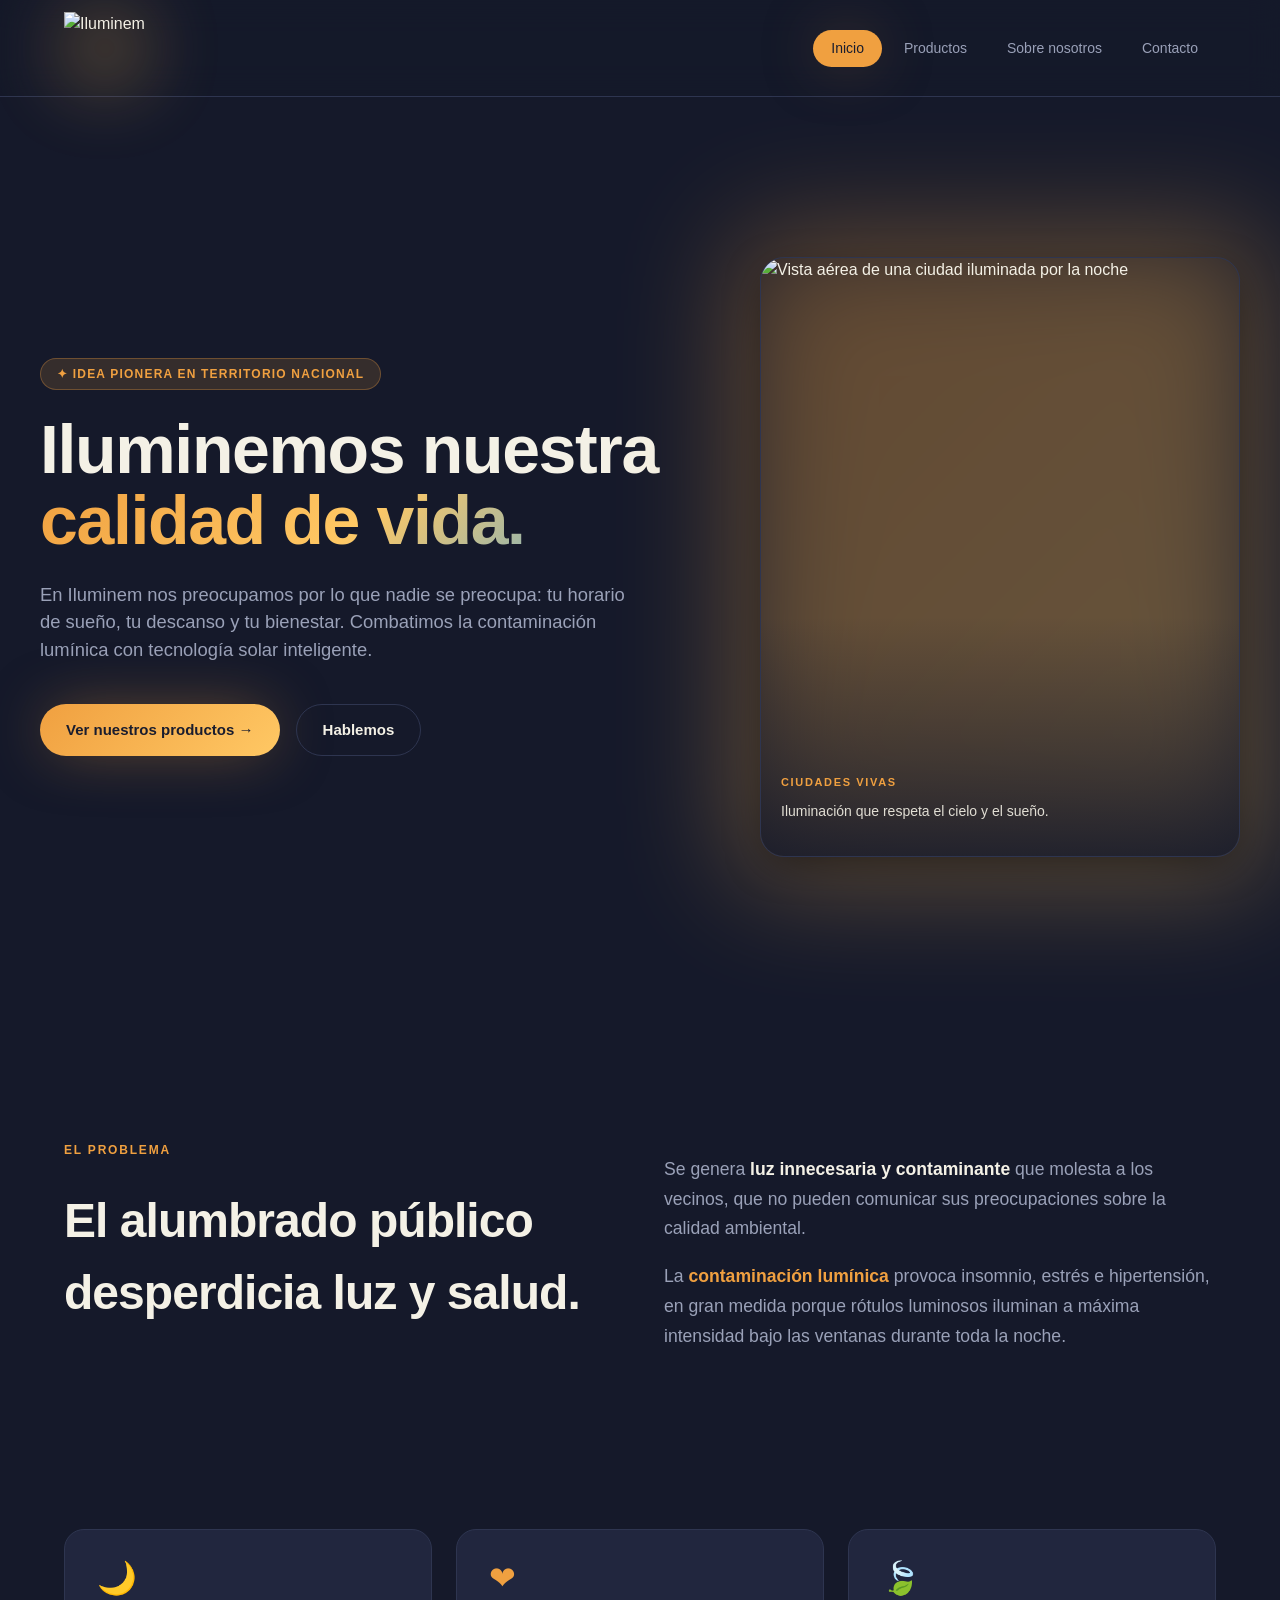
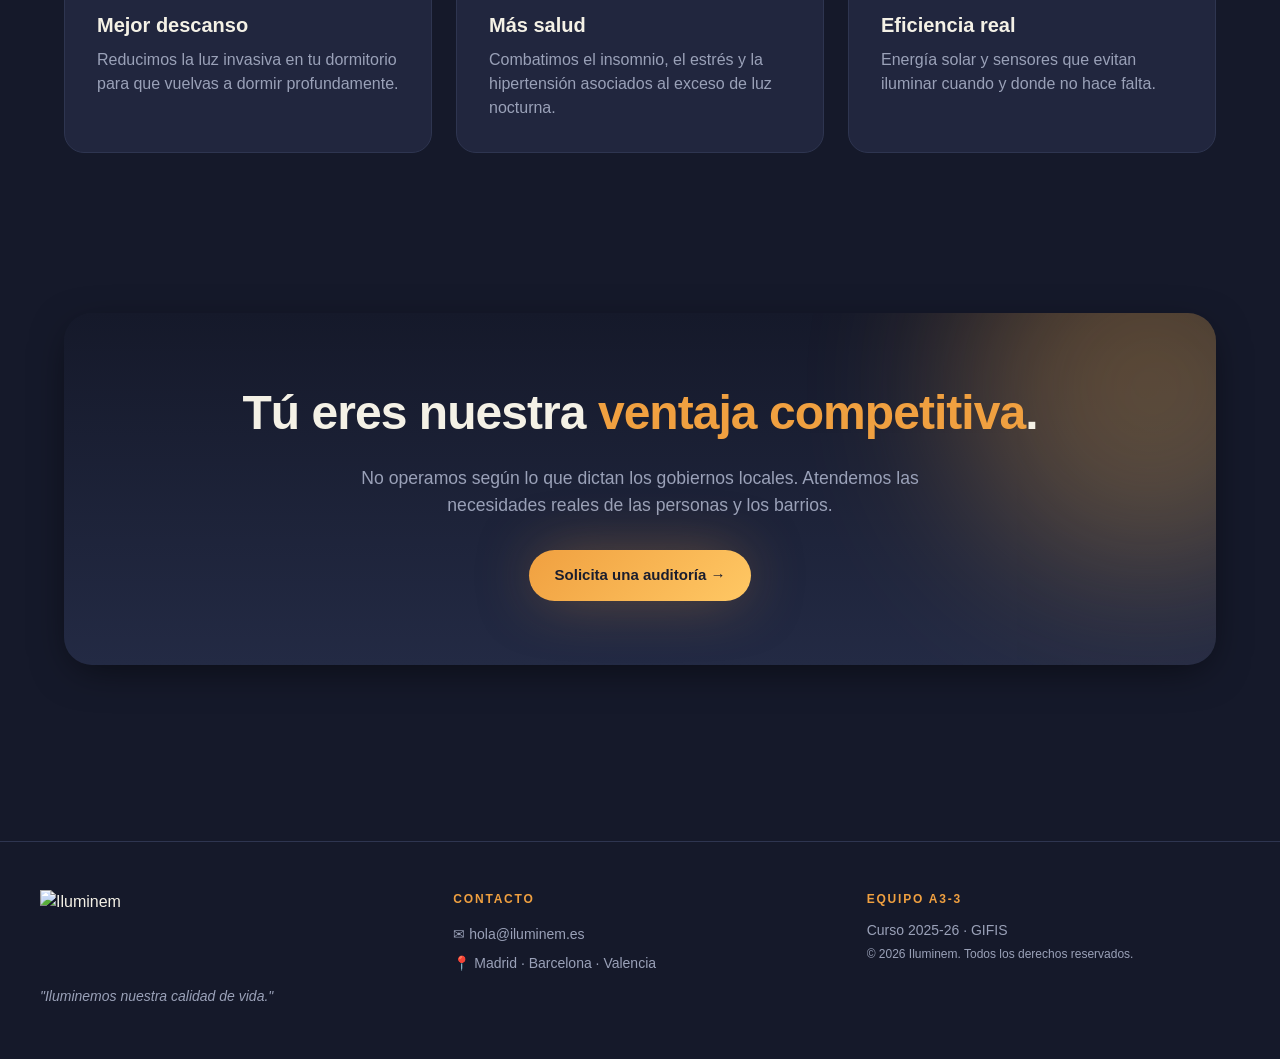
==== index.html @ 257f1ea6 "Add files via upload" ====
<!DOCTYPE html>
<html lang="es">
<head>
  <meta charset="UTF-8">
  <meta name="viewport" content="width=device-width, initial-scale=1">
  <title>Iluminem — Iluminemos nuestra calidad de vida</title>
  <meta name="description" content="Tecnología pionera contra la contaminación lumínica. Devolvemos el descanso, la salud y el cielo estrellado a tu barrio.">
  <link rel="stylesheet" href="styles.css">
</head>
<body>
<header class="header"><div class="container header-inner"><a href="index.html" class="logo" aria-label="Iluminem inicio"><img src="assets/iluminem-logo.png" alt="Iluminem"></a><nav class="nav"><a href="index.html" class="active">Inicio</a><a href="productos.html">Productos</a><a href="nosotros.html">Sobre nosotros</a><a href="contacto.html">Contacto</a></nav><button class="menu-btn" aria-label="Menú">☰</button></div></header>

<section class="hero">
  <div class="hero-bg" style="background-image:url('assets/hero-street.jpg')"></div>
  <div class="hero-overlay"></div>
  <div class="container hero-inner">
    <div class="hero-grid">
      <div class="hero-content">
        <span class="eyebrow">✦ Idea pionera en territorio nacional</span>
        <h1>Iluminemos nuestra<span class="gradient-text">calidad de vida.</span></h1>
        <p class="lead">En Iluminem nos preocupamos por lo que nadie se preocupa: tu horario de sueño, tu descanso y tu bienestar. Combatimos la contaminación lumínica con tecnología solar inteligente.</p>
        <div class="cta-row">
          <a href="productos.html" class="btn btn-primary">Ver nuestros productos →</a>
          <a href="contacto.html" class="btn btn-outline">Hablemos</a>
        </div>
      </div>
      <div class="hero-image-wrap">
        <div class="hero-image">
          <img src="assets/hero-side.jpg" alt="Vista aérea de una ciudad iluminada por la noche">
          <div class="hero-image-overlay"></div>
          <div class="hero-image-caption">
            <p class="label">Ciudades vivas</p>
            <p class="text">Iluminación que respeta el cielo y el sueño.</p>
          </div>
        </div>
      </div>
    </div>
  </div>
</section>

<section>
  <div class="container">
    <div class="grid-2">
      <div>
        <span class="section-eyebrow">El problema</span>
        <h2 class="mt-3">El alumbrado público desperdicia luz y salud.</h2>
      </div>
      <div style="font-size:1.1rem;color:var(--muted);line-height:1.7">
        <p>Se genera <strong style="color:var(--text)">luz innecesaria y contaminante</strong> que molesta a los vecinos, que no pueden comunicar sus preocupaciones sobre la calidad ambiental.</p>
        <p>La <strong style="color:var(--primary)">contaminación lumínica</strong> provoca insomnio, estrés e hipertensión, en gran medida porque rótulos luminosos iluminan a máxima intensidad bajo las ventanas durante toda la noche.</p>
      </div>
    </div>
  </div>
</section>

<section>
  <div class="container">
    <div class="grid-3">
      <div class="card"><div class="card-icon">🌙</div><h3>Mejor descanso</h3><p>Reducimos la luz invasiva en tu dormitorio para que vuelvas a dormir profundamente.</p></div>
      <div class="card"><div class="card-icon">❤</div><h3>Más salud</h3><p>Combatimos el insomnio, el estrés y la hipertensión asociados al exceso de luz nocturna.</p></div>
      <div class="card"><div class="card-icon">🍃</div><h3>Eficiencia real</h3><p>Energía solar y sensores que evitan iluminar cuando y donde no hace falta.</p></div>
    </div>
  </div>
</section>

<section>
  <div class="container">
    <div class="cta-box">
      <h2>Tú eres nuestra <span style="color:var(--primary)">ventaja competitiva</span>.</h2>
      <p>No operamos según lo que dictan los gobiernos locales. Atendemos las necesidades reales de las personas y los barrios.</p>
      <a href="contacto.html" class="btn btn-primary" style="margin-top:32px">Solicita una auditoría →</a>
    </div>
  </div>
</section>

<footer class="footer"><div class="container footer-grid"><div><img src="assets/iluminem-logo.png" alt="Iluminem"><p style="font-style:italic">"Iluminemos nuestra calidad de vida."</p></div><div><h4>Contacto</h4><ul><li>✉ hola@iluminem.es</li><li>📍 Madrid · Barcelona · Valencia</li></ul></div><div><h4>Equipo A3-3</h4><p>Curso 2025-26 · GIFIS</p><p style="font-size:12px">© 2026 Iluminem. Todos los derechos reservados.</p></div></div></footer>
<script src="script.js"></script>
</body>
</html>
---- styles.css ----
/* ===== Iluminem · Design tokens ===== */
:root {
  --bg: #15192a;
  --bg-2: #1d2238;
  --card: #21263e;
  --border: #2e3550;
  --text: #f4f1e6;
  --muted: #9aa1b8;
  --primary: #f0a040;
  --primary-2: #ffc864;
  --secondary: #4ea8e0;
  --gradient-warm: linear-gradient(135deg, #f0a040, #ffc864);
  --gradient-sunrise: linear-gradient(135deg, #f0a040, #ffc864 50%, #4ea8e0);
  --gradient-night: linear-gradient(180deg, #15192a, #232a44);
  --shadow-glow: 0 0 60px -10px rgba(240, 160, 64, .5);
  --shadow-soft: 0 10px 40px -10px rgba(0, 0, 0, .6);
  --radius: 14px;
}

* { box-sizing: border-box; }
html, body { margin: 0; padding: 0; }
body {
  font-family: -apple-system, BlinkMacSystemFont, "Segoe UI", Roboto, "Helvetica Neue", Arial, sans-serif;
  background: var(--bg);
  color: var(--text);
  line-height: 1.5;
  -webkit-font-smoothing: antialiased;
}
img { max-width: 100%; display: block; }
a { color: inherit; text-decoration: none; }

.container { max-width: 1200px; margin: 0 auto; padding: 0 24px; }

/* ===== Header ===== */
.header {
  position: sticky; top: 0; z-index: 50;
  background: rgba(21, 25, 42, .8);
  backdrop-filter: blur(16px);
  -webkit-backdrop-filter: blur(16px);
  border-bottom: 1px solid var(--border);
}
.header-inner {
  height: 96px;
  display: flex; align-items: center; justify-content: space-between;
}
.logo { display: flex; align-items: center; position: relative; }
.logo::before {
  content: ""; position: absolute; inset: 0;
  background: var(--gradient-warm);
  filter: blur(40px); opacity: .4; z-index: 0;
  border-radius: 9999px;
}
.logo img { position: relative; height: 72px; width: auto; z-index: 1; }

.nav { display: flex; align-items: center; gap: 4px; }
.nav a {
  padding: 8px 18px; border-radius: 9999px;
  font-size: 14px; font-weight: 500; color: var(--muted);
  transition: all .2s;
}
.nav a:hover { color: var(--text); background: var(--bg-2); }
.nav a.active {
  background: var(--primary); color: #1a1d2e;
  box-shadow: var(--shadow-glow);
}
.menu-btn {
  display: none; background: none; border: none; color: var(--text);
  cursor: pointer; padding: 8px; border-radius: 8px; font-size: 22px;
}
.menu-btn:hover { background: var(--bg-2); }

/* ===== Hero ===== */
.hero {
  position: relative; overflow: hidden;
}
.hero-bg {
  position: absolute; inset: 0;
  background-size: cover; background-position: center;
  opacity: .35;
}
.hero-overlay {
  position: absolute; inset: 0;
  background: linear-gradient(180deg, rgba(21, 25, 42, .6), rgba(21, 25, 42, 1) 90%);
}
.hero-inner {
  position: relative;
  padding: 80px 0 120px;
}
.hero-grid {
  display: grid;
  grid-template-columns: 7fr 5fr;
  gap: 48px;
  align-items: center;
}
.hero-content { max-width: 640px; }
.hero-image-wrap { position: relative; }
.hero-image-wrap::before {
  content: ""; position: absolute; inset: -24px;
  background: var(--gradient-warm);
  filter: blur(60px); opacity: .35;
  border-radius: 32px;
}
.hero-image {
  position: relative;
  aspect-ratio: 4 / 5;
  border-radius: 24px;
  overflow: hidden;
  border: 1px solid var(--border);
  box-shadow: var(--shadow-soft);
}
.hero-image img { width: 100%; height: 100%; object-fit: cover; }
.hero-image-overlay {
  position: absolute; inset: 0;
  background: linear-gradient(180deg, transparent 60%, rgba(21, 25, 42, .75));
}
.hero-image-caption {
  position: absolute; bottom: 20px; left: 20px; right: 20px;
}
.hero-image-caption .label {
  font-size: 11px; text-transform: uppercase; letter-spacing: .15em;
  color: var(--primary); font-weight: 600;
}
.hero-image-caption .text {
  font-size: 14px; color: rgba(244, 241, 230, .9); margin-top: 4px;
}

.eyebrow {
  display: inline-flex; align-items: center; gap: 8px;
  padding: 6px 16px; border-radius: 9999px;
  background: rgba(240, 160, 64, .15);
  color: var(--primary);
  border: 1px solid rgba(240, 160, 64, .3);
  font-size: 12px; font-weight: 600;
  text-transform: uppercase; letter-spacing: .1em;
}
h1 {
  font-size: clamp(2.5rem, 5.5vw, 4.25rem);
  font-weight: 700; line-height: 1.05; margin: 24px 0 0;
  letter-spacing: -.02em;
}
h2 {
  font-size: clamp(2rem, 4vw, 3rem);
  font-weight: 700; margin: 0; letter-spacing: -.02em;
}
h3 { font-size: 1.25rem; font-weight: 700; margin: 0; }
.gradient-text {
  background: var(--gradient-sunrise);
  -webkit-background-clip: text; background-clip: text;
  color: transparent; display: block;
}
.lead { font-size: 1.15rem; color: var(--muted); margin: 24px 0 0; max-width: 600px; }

.cta-row { display: flex; flex-wrap: wrap; gap: 16px; margin-top: 40px; }
.btn {
  display: inline-flex; align-items: center; gap: 8px;
  padding: 14px 26px; border-radius: 9999px;
  font-weight: 600; font-size: 15px;
  cursor: pointer; transition: transform .15s; border: none;
  text-decoration: none;
}
.btn-primary {
  background: var(--gradient-warm); color: #1a1d2e;
  box-shadow: var(--shadow-glow);
}
.btn-primary:hover { transform: scale(1.02); }
.btn-outline {
  background: transparent; color: var(--text);
  border: 1px solid var(--border);
}
.btn-outline:hover { background: var(--bg-2); }

/* ===== Sections ===== */
section { padding: 80px 0; }
.section-eyebrow {
  font-size: 12px; font-weight: 600; color: var(--primary);
  text-transform: uppercase; letter-spacing: .15em;
}

.grid-2 { display: grid; grid-template-columns: 1fr 1fr; gap: 48px; align-items: start; }
.grid-3 { display: grid; grid-template-columns: repeat(3, 1fr); gap: 24px; }
.grid-2-equal { display: grid; grid-template-columns: 1fr 1fr; gap: 40px; }

.card {
  background: var(--card);
  border: 1px solid var(--border);
  border-radius: 20px;
  padding: 32px;
  transition: border-color .2s;
}
.card:hover { border-color: rgba(240, 160, 64, .5); }
.card-icon {
  font-size: 32px;
  color: var(--primary);
  margin-bottom: 16px;
  display: inline-block;
  line-height: 1;
}
.card p { color: var(--muted); margin: 8px 0 0; }

/* CTA box */
.cta-box {
  position: relative; overflow: hidden;
  background: var(--gradient-night);
  border-radius: 28px;
  padding: 64px 32px;
  text-align: center;
  box-shadow: var(--shadow-soft);
}
.cta-box::before {
  content: ""; position: absolute; top: -120px; right: -120px;
  width: 380px; height: 380px; border-radius: 9999px;
  background: var(--gradient-warm); filter: blur(80px); opacity: .3;
}
.cta-box > * { position: relative; }
.cta-box p { color: var(--muted); margin: 16px auto 0; max-width: 600px; font-size: 1.1rem; }

/* Product article */
.product {
  display: grid; grid-template-columns: 1fr 1fr; gap: 40px; align-items: center;
  background: var(--card); border: 1px solid var(--border);
  border-radius: 28px; padding: 40px; margin-bottom: 32px;
}
.product.reverse > div:first-child { order: 2; }
.product-img {
  aspect-ratio: 4 / 3; border-radius: 16px; overflow: hidden;
}
.product-img img { width: 100%; height: 100%; object-fit: cover; }
.feature-list { list-style: none; padding: 0; margin: 24px 0 0; }
.feature-list li {
  display: flex; gap: 12px; align-items: flex-start; padding: 6px 0;
}
.feature-list li::before {
  content: "✓"; color: var(--primary); font-weight: 700; flex-shrink: 0;
}
.price { font-size: 1.5rem; font-weight: 700; color: var(--primary); margin: 4px 0 12px; }

/* Team */
.team-grid { display: grid; grid-template-columns: repeat(3, 1fr); gap: 24px; }
.avatar {
  width: 80px; height: 80px; border-radius: 9999px;
  background: var(--gradient-warm);
  display: flex; align-items: center; justify-content: center;
  font-size: 1.5rem; font-weight: 700; color: #1a1d2e;
  margin-bottom: 20px; box-shadow: var(--shadow-glow);
}

/* Form */
.form-grid { display: grid; gap: 24px; grid-template-columns: 3fr 2fr; }
.form-card { background: var(--card); border: 1px solid var(--border); border-radius: 28px; padding: 40px; }
.form-row { display: grid; grid-template-columns: 1fr 1fr; gap: 20px; }
.field { display: flex; flex-direction: column; gap: 8px; margin-bottom: 16px; }
.field label { font-size: 14px; font-weight: 500; }
.field input, .field select, .field textarea {
  background: var(--bg-2); border: 1px solid var(--border);
  border-radius: 12px; padding: 12px 16px;
  color: var(--text); font-family: inherit; font-size: 15px;
  outline: none; transition: border-color .15s;
}
.field input:focus, .field select:focus, .field textarea:focus { border-color: var(--primary); }
.field textarea { resize: vertical; min-height: 120px; }

.info-row {
  display: flex; gap: 16px; padding: 16px;
  background: var(--card); border: 1px solid var(--border);
  border-radius: 12px; margin-bottom: 12px;
}
.info-row .icon { color: var(--primary); flex-shrink: 0; font-size: 18px; }
.info-row .label { font-size: 11px; text-transform: uppercase; letter-spacing: .1em; color: var(--muted); }
.info-row .value { font-weight: 500; }

/* Footer */
.footer { border-top: 1px solid var(--border); margin-top: 96px; }
.footer-grid {
  display: grid; grid-template-columns: repeat(3, 1fr); gap: 40px;
  padding: 48px 0;
}
.footer img { height: 80px; width: auto; margin-bottom: 16px; }
.footer h4 {
  font-size: 12px; text-transform: uppercase; letter-spacing: .15em;
  color: var(--primary); margin: 0 0 12px;
}
.footer ul { list-style: none; padding: 0; margin: 0; }
.footer li { color: var(--muted); padding: 4px 0; font-size: 14px; }
.footer p { color: var(--muted); font-size: 14px; margin: 4px 0; }

/* Utilities */
.mt-3 { margin-top: 24px; }
.text-center { text-align: center; }

/* ===== Responsive ===== */
@media (max-width: 960px) {
  .hero-grid { grid-template-columns: 1fr; gap: 56px; }
  .hero-image-wrap { max-width: 480px; margin: 0 auto; }
}
@media (max-width: 900px) {
  .grid-2, .grid-2-equal, .form-grid { grid-template-columns: 1fr; }
  .grid-3, .team-grid { grid-template-columns: 1fr 1fr; }
  .product, .product.reverse { grid-template-columns: 1fr; }
  .product.reverse > div:first-child { order: 0; }
  .footer-grid { grid-template-columns: 1fr; gap: 24px; }
}
@media (max-width: 640px) {
  .nav { display: none; }
  .menu-btn { display: block; }
  .nav.open {
    display: flex; flex-direction: column; align-items: stretch;
    position: absolute; top: 96px; left: 0; right: 0;
    background: var(--bg); border-bottom: 1px solid var(--border);
    padding: 16px 24px;
  }
  .grid-3, .team-grid, .form-row { grid-template-columns: 1fr; }
  .hero-inner { padding: 48px 0 80px; }
  section { padding: 56px 0; }
  .product, .form-card, .cta-box { padding: 24px; }
  .logo img { height: 56px; }
  .header-inner { height: 80px; }
}
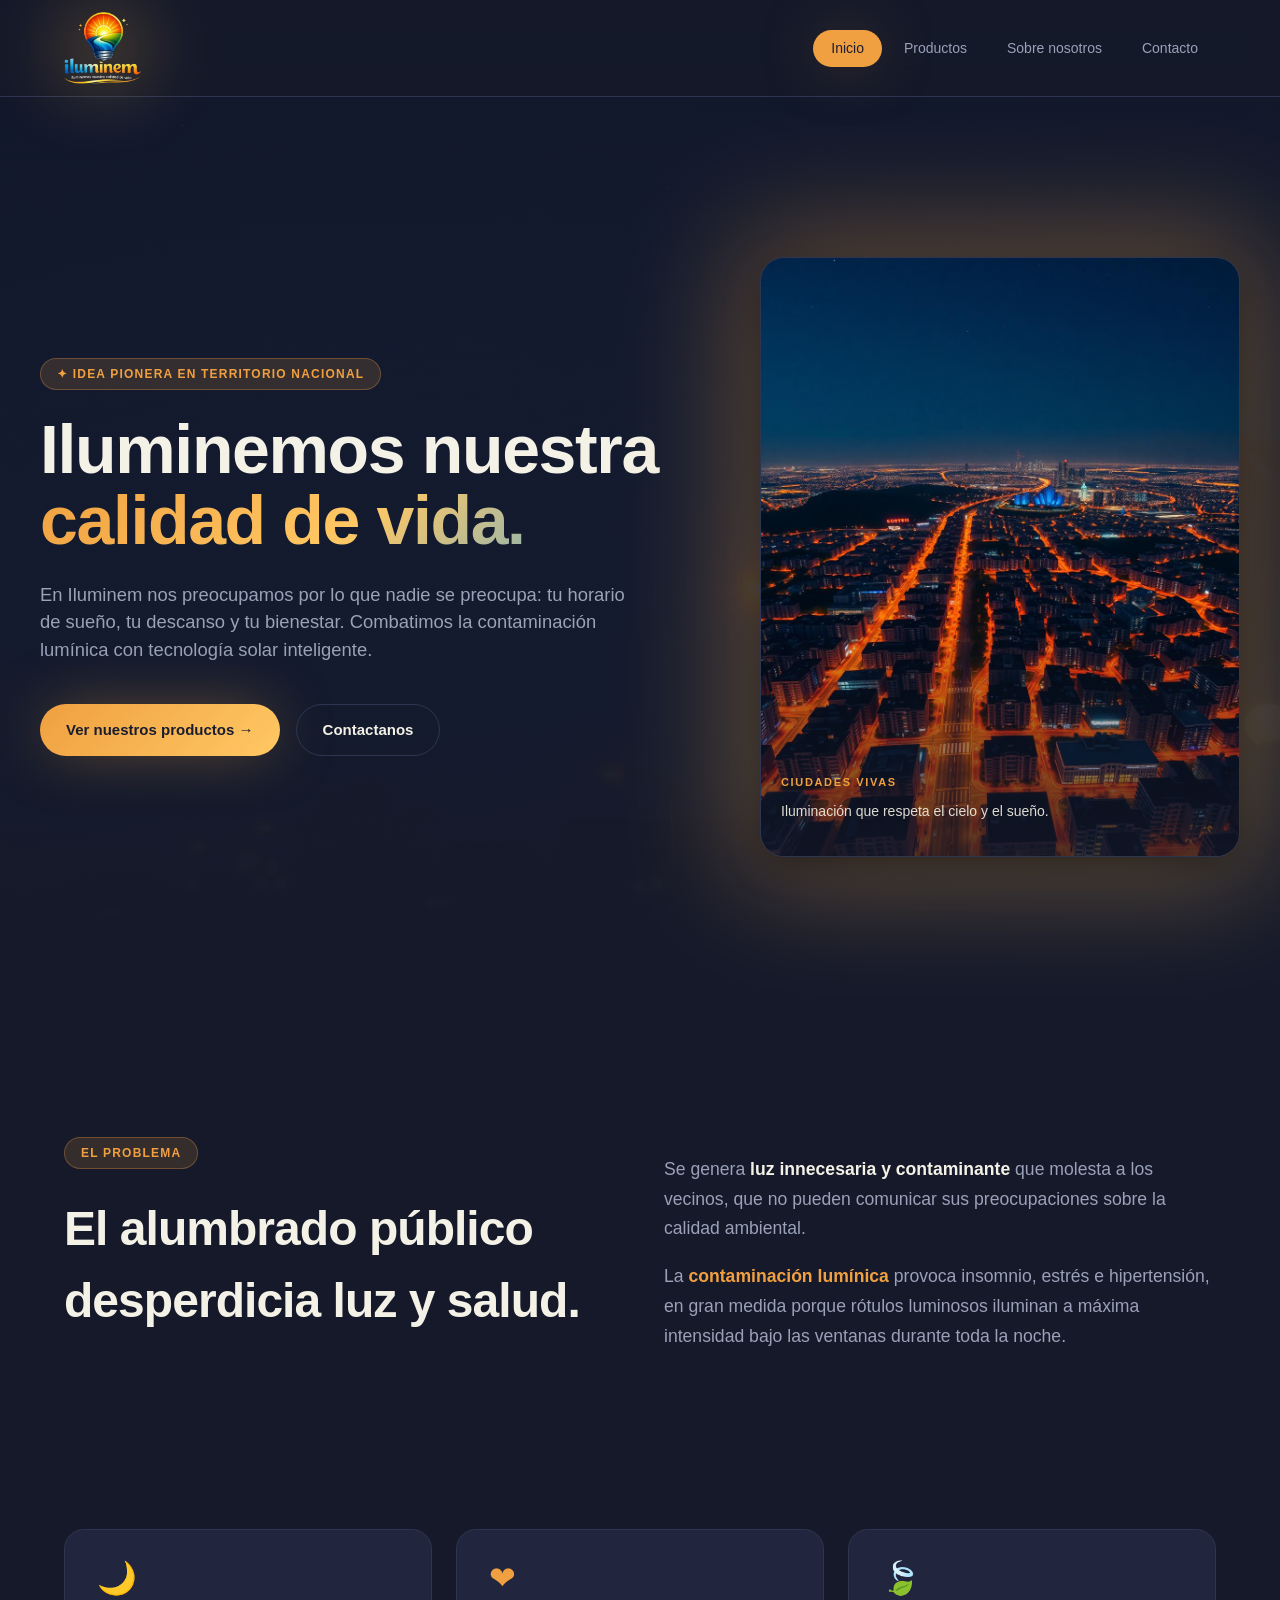
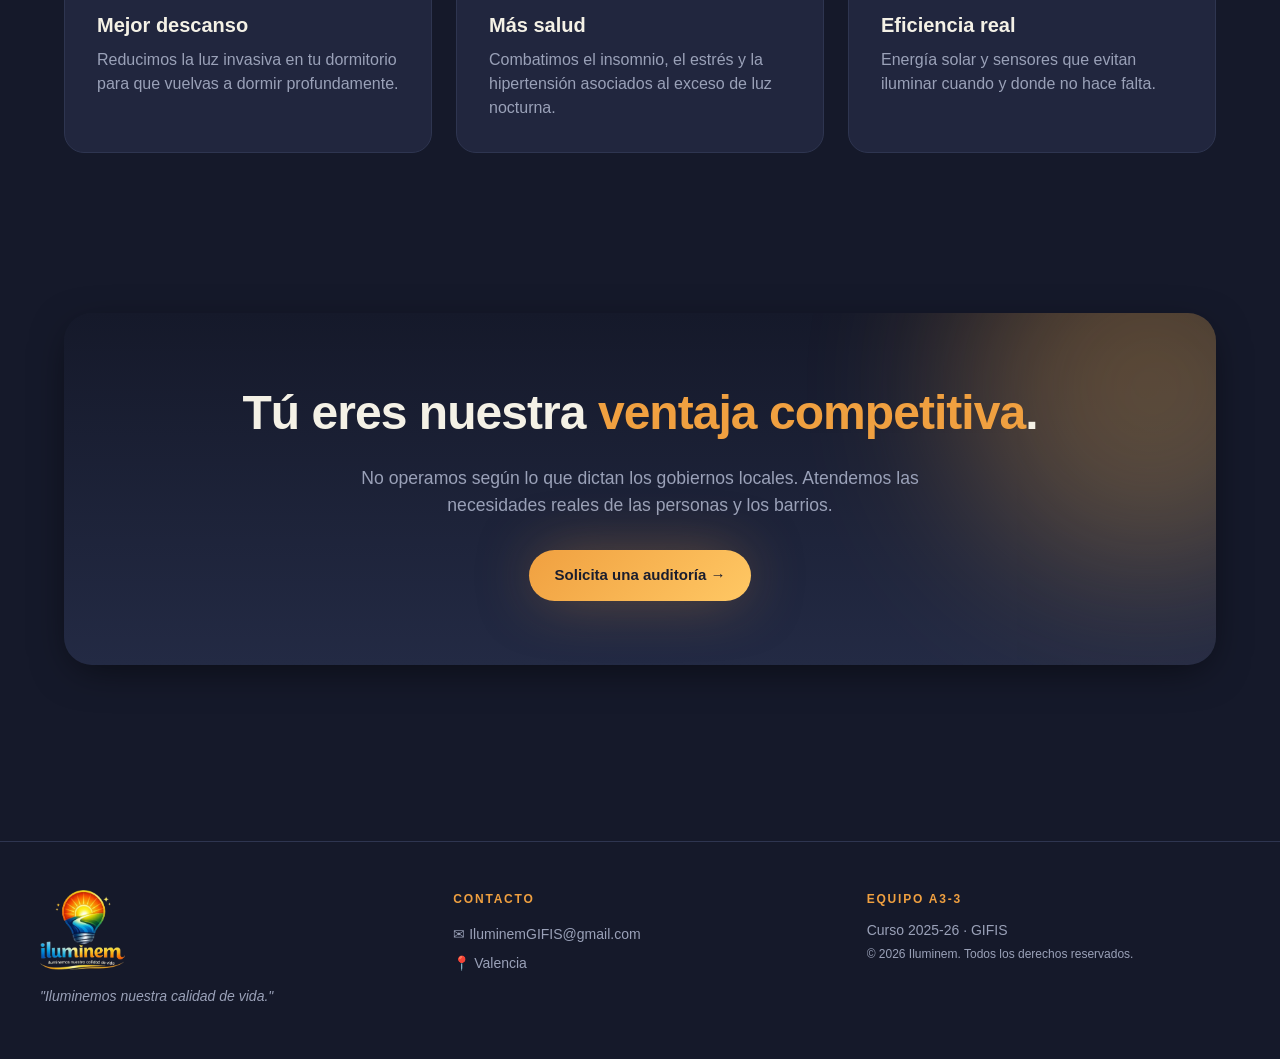
==== commit db3c894d: "Update index.html" ====
--- a/index.html
+++ b/index.html
@@ -1,3 +1,10 @@
+<script async src="https://www.googletagmanager.com/gtag/js?id=G-4QC2P8JEEW"></script>
+<script>
+  window.dataLayer = window.dataLayer || [];
+  function gtag(){dataLayer.push(arguments);}
+  gtag('js', new Date());
+  gtag('config', 'G-4QC2P8JEEW');
+</script>
 <!DOCTYPE html>
 <html lang="es">
 <head>
@@ -21,7 +28,7 @@
         <p class="lead">En Iluminem nos preocupamos por lo que nadie se preocupa: tu horario de sueño, tu descanso y tu bienestar. Combatimos la contaminación lumínica con tecnología solar inteligente.</p>
         <div class="cta-row">
           <a href="productos.html" class="btn btn-primary">Ver nuestros productos →</a>
-          <a href="contacto.html" class="btn btn-outline">Hablemos</a>
+          <a href="contacto.html" class="btn btn-outline">Contactanos</a>
         </div>
       </div>
       <div class="hero-image-wrap">
@@ -42,7 +49,7 @@
   <div class="container">
     <div class="grid-2">
       <div>
-        <span class="section-eyebrow">El problema</span>
+        <span class="eyebrow">El problema</span>
         <h2 class="mt-3">El alumbrado público desperdicia luz y salud.</h2>
       </div>
       <div style="font-size:1.1rem;color:var(--muted);line-height:1.7">
@@ -73,7 +80,7 @@
   </div>
 </section>
 
-<footer class="footer"><div class="container footer-grid"><div><img src="assets/iluminem-logo.png" alt="Iluminem"><p style="font-style:italic">"Iluminemos nuestra calidad de vida."</p></div><div><h4>Contacto</h4><ul><li>✉ hola@iluminem.es</li><li>📍 Madrid · Barcelona · Valencia</li></ul></div><div><h4>Equipo A3-3</h4><p>Curso 2025-26 · GIFIS</p><p style="font-size:12px">© 2026 Iluminem. Todos los derechos reservados.</p></div></div></footer>
+<footer class="footer"><div class="container footer-grid"><div><img src="assets/iluminem-logo.png" alt="Iluminem"><p style="font-style:italic">"Iluminemos nuestra calidad de vida."</p></div><div><h4>Contacto</h4><ul><li>✉ IluminemGIFIS@gmail.com</li><li>📍 Valencia</li></ul></div><div><h4>Equipo A3-3</h4><p>Curso 2025-26 · GIFIS</p><p style="font-size:12px">© 2026 Iluminem. Todos los derechos reservados.</p></div></div></footer>
 <script src="script.js"></script>
 </body>
 </html>
--- a/styles.css
+++ b/styles.css
@@ -1,317 +1,317 @@
-/* ===== Iluminem · Design tokens ===== */
-:root {
-  --bg: #15192a;
-  --bg-2: #1d2238;
-  --card: #21263e;
-  --border: #2e3550;
-  --text: #f4f1e6;
-  --muted: #9aa1b8;
-  --primary: #f0a040;
-  --primary-2: #ffc864;
-  --secondary: #4ea8e0;
-  --gradient-warm: linear-gradient(135deg, #f0a040, #ffc864);
-  --gradient-sunrise: linear-gradient(135deg, #f0a040, #ffc864 50%, #4ea8e0);
-  --gradient-night: linear-gradient(180deg, #15192a, #232a44);
-  --shadow-glow: 0 0 60px -10px rgba(240, 160, 64, .5);
-  --shadow-soft: 0 10px 40px -10px rgba(0, 0, 0, .6);
-  --radius: 14px;
-}
-
-* { box-sizing: border-box; }
-html, body { margin: 0; padding: 0; }
-body {
-  font-family: -apple-system, BlinkMacSystemFont, "Segoe UI", Roboto, "Helvetica Neue", Arial, sans-serif;
-  background: var(--bg);
-  color: var(--text);
-  line-height: 1.5;
-  -webkit-font-smoothing: antialiased;
-}
-img { max-width: 100%; display: block; }
-a { color: inherit; text-decoration: none; }
-
-.container { max-width: 1200px; margin: 0 auto; padding: 0 24px; }
-
-/* ===== Header ===== */
-.header {
-  position: sticky; top: 0; z-index: 50;
-  background: rgba(21, 25, 42, .8);
-  backdrop-filter: blur(16px);
-  -webkit-backdrop-filter: blur(16px);
-  border-bottom: 1px solid var(--border);
-}
-.header-inner {
-  height: 96px;
-  display: flex; align-items: center; justify-content: space-between;
-}
-.logo { display: flex; align-items: center; position: relative; }
-.logo::before {
-  content: ""; position: absolute; inset: 0;
-  background: var(--gradient-warm);
-  filter: blur(40px); opacity: .4; z-index: 0;
-  border-radius: 9999px;
-}
-.logo img { position: relative; height: 72px; width: auto; z-index: 1; }
-
-.nav { display: flex; align-items: center; gap: 4px; }
-.nav a {
-  padding: 8px 18px; border-radius: 9999px;
-  font-size: 14px; font-weight: 500; color: var(--muted);
-  transition: all .2s;
-}
-.nav a:hover { color: var(--text); background: var(--bg-2); }
-.nav a.active {
-  background: var(--primary); color: #1a1d2e;
-  box-shadow: var(--shadow-glow);
-}
-.menu-btn {
-  display: none; background: none; border: none; color: var(--text);
-  cursor: pointer; padding: 8px; border-radius: 8px; font-size: 22px;
-}
-.menu-btn:hover { background: var(--bg-2); }
-
-/* ===== Hero ===== */
-.hero {
-  position: relative; overflow: hidden;
-}
-.hero-bg {
-  position: absolute; inset: 0;
-  background-size: cover; background-position: center;
-  opacity: .35;
-}
-.hero-overlay {
-  position: absolute; inset: 0;
-  background: linear-gradient(180deg, rgba(21, 25, 42, .6), rgba(21, 25, 42, 1) 90%);
-}
-.hero-inner {
-  position: relative;
-  padding: 80px 0 120px;
-}
-.hero-grid {
-  display: grid;
-  grid-template-columns: 7fr 5fr;
-  gap: 48px;
-  align-items: center;
-}
-.hero-content { max-width: 640px; }
-.hero-image-wrap { position: relative; }
-.hero-image-wrap::before {
-  content: ""; position: absolute; inset: -24px;
-  background: var(--gradient-warm);
-  filter: blur(60px); opacity: .35;
-  border-radius: 32px;
-}
-.hero-image {
-  position: relative;
-  aspect-ratio: 4 / 5;
-  border-radius: 24px;
-  overflow: hidden;
-  border: 1px solid var(--border);
-  box-shadow: var(--shadow-soft);
-}
-.hero-image img { width: 100%; height: 100%; object-fit: cover; }
-.hero-image-overlay {
-  position: absolute; inset: 0;
-  background: linear-gradient(180deg, transparent 60%, rgba(21, 25, 42, .75));
-}
-.hero-image-caption {
-  position: absolute; bottom: 20px; left: 20px; right: 20px;
-}
-.hero-image-caption .label {
-  font-size: 11px; text-transform: uppercase; letter-spacing: .15em;
-  color: var(--primary); font-weight: 600;
-}
-.hero-image-caption .text {
-  font-size: 14px; color: rgba(244, 241, 230, .9); margin-top: 4px;
-}
-
-.eyebrow {
-  display: inline-flex; align-items: center; gap: 8px;
-  padding: 6px 16px; border-radius: 9999px;
-  background: rgba(240, 160, 64, .15);
-  color: var(--primary);
-  border: 1px solid rgba(240, 160, 64, .3);
-  font-size: 12px; font-weight: 600;
-  text-transform: uppercase; letter-spacing: .1em;
-}
-h1 {
-  font-size: clamp(2.5rem, 5.5vw, 4.25rem);
-  font-weight: 700; line-height: 1.05; margin: 24px 0 0;
-  letter-spacing: -.02em;
-}
-h2 {
-  font-size: clamp(2rem, 4vw, 3rem);
-  font-weight: 700; margin: 0; letter-spacing: -.02em;
-}
-h3 { font-size: 1.25rem; font-weight: 700; margin: 0; }
-.gradient-text {
-  background: var(--gradient-sunrise);
-  -webkit-background-clip: text; background-clip: text;
-  color: transparent; display: block;
-}
-.lead { font-size: 1.15rem; color: var(--muted); margin: 24px 0 0; max-width: 600px; }
-
-.cta-row { display: flex; flex-wrap: wrap; gap: 16px; margin-top: 40px; }
-.btn {
-  display: inline-flex; align-items: center; gap: 8px;
-  padding: 14px 26px; border-radius: 9999px;
-  font-weight: 600; font-size: 15px;
-  cursor: pointer; transition: transform .15s; border: none;
-  text-decoration: none;
-}
-.btn-primary {
-  background: var(--gradient-warm); color: #1a1d2e;
-  box-shadow: var(--shadow-glow);
-}
-.btn-primary:hover { transform: scale(1.02); }
-.btn-outline {
-  background: transparent; color: var(--text);
-  border: 1px solid var(--border);
-}
-.btn-outline:hover { background: var(--bg-2); }
-
-/* ===== Sections ===== */
-section { padding: 80px 0; }
-.section-eyebrow {
-  font-size: 12px; font-weight: 600; color: var(--primary);
-  text-transform: uppercase; letter-spacing: .15em;
-}
-
-.grid-2 { display: grid; grid-template-columns: 1fr 1fr; gap: 48px; align-items: start; }
-.grid-3 { display: grid; grid-template-columns: repeat(3, 1fr); gap: 24px; }
-.grid-2-equal { display: grid; grid-template-columns: 1fr 1fr; gap: 40px; }
-
-.card {
-  background: var(--card);
-  border: 1px solid var(--border);
-  border-radius: 20px;
-  padding: 32px;
-  transition: border-color .2s;
-}
-.card:hover { border-color: rgba(240, 160, 64, .5); }
-.card-icon {
-  font-size: 32px;
-  color: var(--primary);
-  margin-bottom: 16px;
-  display: inline-block;
-  line-height: 1;
-}
-.card p { color: var(--muted); margin: 8px 0 0; }
-
-/* CTA box */
-.cta-box {
-  position: relative; overflow: hidden;
-  background: var(--gradient-night);
-  border-radius: 28px;
-  padding: 64px 32px;
-  text-align: center;
-  box-shadow: var(--shadow-soft);
-}
-.cta-box::before {
-  content: ""; position: absolute; top: -120px; right: -120px;
-  width: 380px; height: 380px; border-radius: 9999px;
-  background: var(--gradient-warm); filter: blur(80px); opacity: .3;
-}
-.cta-box > * { position: relative; }
-.cta-box p { color: var(--muted); margin: 16px auto 0; max-width: 600px; font-size: 1.1rem; }
-
-/* Product article */
-.product {
-  display: grid; grid-template-columns: 1fr 1fr; gap: 40px; align-items: center;
-  background: var(--card); border: 1px solid var(--border);
-  border-radius: 28px; padding: 40px; margin-bottom: 32px;
-}
-.product.reverse > div:first-child { order: 2; }
-.product-img {
-  aspect-ratio: 4 / 3; border-radius: 16px; overflow: hidden;
-}
-.product-img img { width: 100%; height: 100%; object-fit: cover; }
-.feature-list { list-style: none; padding: 0; margin: 24px 0 0; }
-.feature-list li {
-  display: flex; gap: 12px; align-items: flex-start; padding: 6px 0;
-}
-.feature-list li::before {
-  content: "✓"; color: var(--primary); font-weight: 700; flex-shrink: 0;
-}
-.price { font-size: 1.5rem; font-weight: 700; color: var(--primary); margin: 4px 0 12px; }
-
-/* Team */
-.team-grid { display: grid; grid-template-columns: repeat(3, 1fr); gap: 24px; }
-.avatar {
-  width: 80px; height: 80px; border-radius: 9999px;
-  background: var(--gradient-warm);
-  display: flex; align-items: center; justify-content: center;
-  font-size: 1.5rem; font-weight: 700; color: #1a1d2e;
-  margin-bottom: 20px; box-shadow: var(--shadow-glow);
-}
-
-/* Form */
-.form-grid { display: grid; gap: 24px; grid-template-columns: 3fr 2fr; }
-.form-card { background: var(--card); border: 1px solid var(--border); border-radius: 28px; padding: 40px; }
-.form-row { display: grid; grid-template-columns: 1fr 1fr; gap: 20px; }
-.field { display: flex; flex-direction: column; gap: 8px; margin-bottom: 16px; }
-.field label { font-size: 14px; font-weight: 500; }
-.field input, .field select, .field textarea {
-  background: var(--bg-2); border: 1px solid var(--border);
-  border-radius: 12px; padding: 12px 16px;
-  color: var(--text); font-family: inherit; font-size: 15px;
-  outline: none; transition: border-color .15s;
-}
-.field input:focus, .field select:focus, .field textarea:focus { border-color: var(--primary); }
-.field textarea { resize: vertical; min-height: 120px; }
-
-.info-row {
-  display: flex; gap: 16px; padding: 16px;
-  background: var(--card); border: 1px solid var(--border);
-  border-radius: 12px; margin-bottom: 12px;
-}
-.info-row .icon { color: var(--primary); flex-shrink: 0; font-size: 18px; }
-.info-row .label { font-size: 11px; text-transform: uppercase; letter-spacing: .1em; color: var(--muted); }
-.info-row .value { font-weight: 500; }
-
-/* Footer */
-.footer { border-top: 1px solid var(--border); margin-top: 96px; }
-.footer-grid {
-  display: grid; grid-template-columns: repeat(3, 1fr); gap: 40px;
-  padding: 48px 0;
-}
-.footer img { height: 80px; width: auto; margin-bottom: 16px; }
-.footer h4 {
-  font-size: 12px; text-transform: uppercase; letter-spacing: .15em;
-  color: var(--primary); margin: 0 0 12px;
-}
-.footer ul { list-style: none; padding: 0; margin: 0; }
-.footer li { color: var(--muted); padding: 4px 0; font-size: 14px; }
-.footer p { color: var(--muted); font-size: 14px; margin: 4px 0; }
-
-/* Utilities */
-.mt-3 { margin-top: 24px; }
-.text-center { text-align: center; }
-
-/* ===== Responsive ===== */
-@media (max-width: 960px) {
-  .hero-grid { grid-template-columns: 1fr; gap: 56px; }
-  .hero-image-wrap { max-width: 480px; margin: 0 auto; }
-}
-@media (max-width: 900px) {
-  .grid-2, .grid-2-equal, .form-grid { grid-template-columns: 1fr; }
-  .grid-3, .team-grid { grid-template-columns: 1fr 1fr; }
-  .product, .product.reverse { grid-template-columns: 1fr; }
-  .product.reverse > div:first-child { order: 0; }
-  .footer-grid { grid-template-columns: 1fr; gap: 24px; }
-}
-@media (max-width: 640px) {
-  .nav { display: none; }
-  .menu-btn { display: block; }
-  .nav.open {
-    display: flex; flex-direction: column; align-items: stretch;
-    position: absolute; top: 96px; left: 0; right: 0;
-    background: var(--bg); border-bottom: 1px solid var(--border);
-    padding: 16px 24px;
-  }
-  .grid-3, .team-grid, .form-row { grid-template-columns: 1fr; }
-  .hero-inner { padding: 48px 0 80px; }
-  section { padding: 56px 0; }
-  .product, .form-card, .cta-box { padding: 24px; }
-  .logo img { height: 56px; }
-  .header-inner { height: 80px; }
-}
+/* ===== Iluminem · Design tokens ===== */
+:root {
+  --bg: #15192a;
+  --bg-2: #1d2238;
+  --card: #21263e;
+  --border: #2e3550;
+  --text: #f4f1e6;
+  --muted: #9aa1b8;
+  --primary: #f0a040;
+  --primary-2: #ffc864;
+  --secondary: #4ea8e0;
+  --gradient-warm: linear-gradient(135deg, #f0a040, #ffc864);
+  --gradient-sunrise: linear-gradient(135deg, #f0a040, #ffc864 50%, #4ea8e0);
+  --gradient-night: linear-gradient(180deg, #15192a, #232a44);
+  --shadow-glow: 0 0 60px -10px rgba(240, 160, 64, .5);
+  --shadow-soft: 0 10px 40px -10px rgba(0, 0, 0, .6);
+  --radius: 14px;
+}
+
+* { box-sizing: border-box; }
+html, body { margin: 0; padding: 0; }
+body {
+  font-family: -apple-system, BlinkMacSystemFont, "Segoe UI", Roboto, "Helvetica Neue", Arial, sans-serif;
+  background: var(--bg);
+  color: var(--text);
+  line-height: 1.5;
+  -webkit-font-smoothing: antialiased;
+}
+img { max-width: 100%; display: block; }
+a { color: inherit; text-decoration: none; }
+
+.container { max-width: 1200px; margin: 0 auto; padding: 0 24px; }
+
+/* ===== Header ===== */
+.header {
+  position: sticky; top: 0; z-index: 50;
+  background: rgba(21, 25, 42, .8);
+  backdrop-filter: blur(16px);
+  -webkit-backdrop-filter: blur(16px);
+  border-bottom: 1px solid var(--border);
+}
+.header-inner {
+  height: 96px;
+  display: flex; align-items: center; justify-content: space-between;
+}
+.logo { display: flex; align-items: center; position: relative; }
+.logo::before {
+  content: ""; position: absolute; inset: 0;
+  background: var(--gradient-warm);
+  filter: blur(40px); opacity: .4; z-index: 0;
+  border-radius: 9999px;
+}
+.logo img { position: relative; height: 72px; width: auto; z-index: 1; }
+
+.nav { display: flex; align-items: center; gap: 4px; }
+.nav a {
+  padding: 8px 18px; border-radius: 9999px;
+  font-size: 14px; font-weight: 500; color: var(--muted);
+  transition: all .2s;
+}
+.nav a:hover { color: var(--text); background: var(--bg-2); }
+.nav a.active {
+  background: var(--primary); color: #1a1d2e;
+  box-shadow: var(--shadow-glow);
+}
+.menu-btn {
+  display: none; background: none; border: none; color: var(--text);
+  cursor: pointer; padding: 8px; border-radius: 8px; font-size: 22px;
+}
+.menu-btn:hover { background: var(--bg-2); }
+
+/* ===== Hero ===== */
+.hero {
+  position: relative; overflow: hidden;
+}
+.hero-bg {
+  position: absolute; inset: 0;
+  background-size: cover; background-position: center;
+  opacity: .35;
+}
+.hero-overlay {
+  position: absolute; inset: 0;
+  background: linear-gradient(180deg, rgba(21, 25, 42, .6), rgba(21, 25, 42, 1) 90%);
+}
+.hero-inner {
+  position: relative;
+  padding: 80px 0 120px;
+}
+.hero-grid {
+  display: grid;
+  grid-template-columns: 7fr 5fr;
+  gap: 48px;
+  align-items: center;
+}
+.hero-content { max-width: 640px; }
+.hero-image-wrap { position: relative; }
+.hero-image-wrap::before {
+  content: ""; position: absolute; inset: -24px;
+  background: var(--gradient-warm);
+  filter: blur(60px); opacity: .35;
+  border-radius: 32px;
+}
+.hero-image {
+  position: relative;
+  aspect-ratio: 4 / 5;
+  border-radius: 24px;
+  overflow: hidden;
+  border: 1px solid var(--border);
+  box-shadow: var(--shadow-soft);
+}
+.hero-image img { width: 100%; height: 100%; object-fit: cover; }
+.hero-image-overlay {
+  position: absolute; inset: 0;
+  background: linear-gradient(180deg, transparent 60%, rgba(21, 25, 42, .75));
+}
+.hero-image-caption {
+  position: absolute; bottom: 20px; left: 20px; right: 20px;
+}
+.hero-image-caption .label {
+  font-size: 11px; text-transform: uppercase; letter-spacing: .15em;
+  color: var(--primary); font-weight: 600;
+}
+.hero-image-caption .text {
+  font-size: 14px; color: rgba(244, 241, 230, .9); margin-top: 4px;
+}
+
+.eyebrow {
+  display: inline-flex; align-items: center; gap: 8px;
+  padding: 6px 16px; border-radius: 9999px;
+  background: rgba(240, 160, 64, .15);
+  color: var(--primary);
+  border: 1px solid rgba(240, 160, 64, .3);
+  font-size: 12px; font-weight: 600;
+  text-transform: uppercase; letter-spacing: .1em;
+}
+h1 {
+  font-size: clamp(2.5rem, 5.5vw, 4.25rem);
+  font-weight: 700; line-height: 1.05; margin: 24px 0 0;
+  letter-spacing: -.02em;
+}
+h2 {
+  font-size: clamp(2rem, 4vw, 3rem);
+  font-weight: 700; margin: 0; letter-spacing: -.02em;
+}
+h3 { font-size: 1.25rem; font-weight: 700; margin: 0; }
+.gradient-text {
+  background: var(--gradient-sunrise);
+  -webkit-background-clip: text; background-clip: text;
+  color: transparent; display: block;
+}
+.lead { font-size: 1.15rem; color: var(--muted); margin: 24px 0 0; max-width: 600px; }
+
+.cta-row { display: flex; flex-wrap: wrap; gap: 16px; margin-top: 40px; }
+.btn {
+  display: inline-flex; align-items: center; gap: 8px;
+  padding: 14px 26px; border-radius: 9999px;
+  font-weight: 600; font-size: 15px;
+  cursor: pointer; transition: transform .15s; border: none;
+  text-decoration: none;
+}
+.btn-primary {
+  background: var(--gradient-warm); color: #1a1d2e;
+  box-shadow: var(--shadow-glow);
+}
+.btn-primary:hover { transform: scale(1.02); }
+.btn-outline {
+  background: transparent; color: var(--text);
+  border: 1px solid var(--border);
+}
+.btn-outline:hover { background: var(--bg-2); }
+
+/* ===== Sections ===== */
+section { padding: 80px 0; }
+.section-eyebrow {
+  font-size: 12px; font-weight: 600; color: var(--primary);
+  text-transform: uppercase; letter-spacing: .15em;
+}
+
+.grid-2 { display: grid; grid-template-columns: 1fr 1fr; gap: 48px; align-items: start; }
+.grid-3 { display: grid; grid-template-columns: repeat(3, 1fr); gap: 24px; }
+.grid-2-equal { display: grid; grid-template-columns: 1fr 1fr; gap: 40px; }
+
+.card {
+  background: var(--card);
+  border: 1px solid var(--border);
+  border-radius: 20px;
+  padding: 32px;
+  transition: border-color .2s;
+}
+.card:hover { border-color: rgba(240, 160, 64, .5); }
+.card-icon {
+  font-size: 32px;
+  color: var(--primary);
+  margin-bottom: 16px;
+  display: inline-block;
+  line-height: 1;
+}
+.card p { color: var(--muted); margin: 8px 0 0; }
+
+/* CTA box */
+.cta-box {
+  position: relative; overflow: hidden;
+  background: var(--gradient-night);
+  border-radius: 28px;
+  padding: 64px 32px;
+  text-align: center;
+  box-shadow: var(--shadow-soft);
+}
+.cta-box::before {
+  content: ""; position: absolute; top: -120px; right: -120px;
+  width: 380px; height: 380px; border-radius: 9999px;
+  background: var(--gradient-warm); filter: blur(80px); opacity: .3;
+}
+.cta-box > * { position: relative; }
+.cta-box p { color: var(--muted); margin: 16px auto 0; max-width: 600px; font-size: 1.1rem; }
+
+/* Product article */
+.product {
+  display: grid; grid-template-columns: 1fr 1fr; gap: 40px; align-items: center;
+  background: var(--card); border: 1px solid var(--border);
+  border-radius: 28px; padding: 40px; margin-bottom: 32px;
+}
+.product.reverse > div:first-child { order: 2; }
+.product-img {
+  aspect-ratio: 4 / 3; border-radius: 16px; overflow: hidden;
+}
+.product-img img { width: 100%; height: 100%; object-fit: cover; }
+.feature-list { list-style: none; padding: 0; margin: 24px 0 0; }
+.feature-list li {
+  display: flex; gap: 12px; align-items: flex-start; padding: 6px 0;
+}
+.feature-list li::before {
+  content: "✓"; color: var(--primary); font-weight: 700; flex-shrink: 0;
+}
+.price { font-size: 1.5rem; font-weight: 700; color: var(--primary); margin: 4px 0 12px; }
+
+/* Team */
+.team-grid { display: grid; grid-template-columns: repeat(3, 1fr); gap: 24px; }
+.avatar {
+  width: 80px; height: 80px; border-radius: 9999px;
+  background: var(--gradient-warm);
+  display: flex; align-items: center; justify-content: center;
+  font-size: 1.5rem; font-weight: 700; color: #1a1d2e;
+  margin-bottom: 20px; box-shadow: var(--shadow-glow);
+}
+
+/* Form */
+.form-grid { display: grid; gap: 24px; grid-template-columns: 3fr 2fr; }
+.form-card { background: var(--card); border: 1px solid var(--border); border-radius: 28px; padding: 40px; }
+.form-row { display: grid; grid-template-columns: 1fr 1fr; gap: 20px; }
+.field { display: flex; flex-direction: column; gap: 8px; margin-bottom: 16px; }
+.field label { font-size: 14px; font-weight: 500; }
+.field input, .field select, .field textarea {
+  background: var(--bg-2); border: 1px solid var(--border);
+  border-radius: 12px; padding: 12px 16px;
+  color: var(--text); font-family: inherit; font-size: 15px;
+  outline: none; transition: border-color .15s;
+}
+.field input:focus, .field select:focus, .field textarea:focus { border-color: var(--primary); }
+.field textarea { resize: vertical; min-height: 120px; }
+
+.info-row {
+  display: flex; gap: 16px; padding: 16px;
+  background: var(--card); border: 1px solid var(--border);
+  border-radius: 12px; margin-bottom: 12px;
+}
+.info-row .icon { color: var(--primary); flex-shrink: 0; font-size: 18px; }
+.info-row .label { font-size: 11px; text-transform: uppercase; letter-spacing: .1em; color: var(--muted); }
+.info-row .value { font-weight: 500; }
+
+/* Footer */
+.footer { border-top: 1px solid var(--border); margin-top: 96px; }
+.footer-grid {
+  display: grid; grid-template-columns: repeat(3, 1fr); gap: 40px;
+  padding: 48px 0;
+}
+.footer img { height: 80px; width: auto; margin-bottom: 16px; }
+.footer h4 {
+  font-size: 12px; text-transform: uppercase; letter-spacing: .15em;
+  color: var(--primary); margin: 0 0 12px;
+}
+.footer ul { list-style: none; padding: 0; margin: 0; }
+.footer li { color: var(--muted); padding: 4px 0; font-size: 14px; }
+.footer p { color: var(--muted); font-size: 14px; margin: 4px 0; }
+
+/* Utilities */
+.mt-3 { margin-top: 24px; }
+.text-center { text-align: center; }
+
+/* ===== Responsive ===== */
+@media (max-width: 960px) {
+  .hero-grid { grid-template-columns: 1fr; gap: 56px; }
+  .hero-image-wrap { max-width: 480px; margin: 0 auto; }
+}
+@media (max-width: 900px) {
+  .grid-2, .grid-2-equal, .form-grid { grid-template-columns: 1fr; }
+  .grid-3, .team-grid { grid-template-columns: 1fr 1fr; }
+  .product, .product.reverse { grid-template-columns: 1fr; }
+  .product.reverse > div:first-child { order: 0; }
+  .footer-grid { grid-template-columns: 1fr; gap: 24px; }
+}
+@media (max-width: 640px) {
+  .nav { display: none; }
+  .menu-btn { display: block; }
+  .nav.open {
+    display: flex; flex-direction: column; align-items: stretch;
+    position: absolute; top: 96px; left: 0; right: 0;
+    background: var(--bg); border-bottom: 1px solid var(--border);
+    padding: 16px 24px;
+  }
+  .grid-3, .team-grid, .form-row { grid-template-columns: 1fr; }
+  .hero-inner { padding: 48px 0 80px; }
+  section { padding: 56px 0; }
+  .product, .form-card, .cta-box { padding: 24px; }
+  .logo img { height: 56px; }
+  .header-inner { height: 80px; }
+}
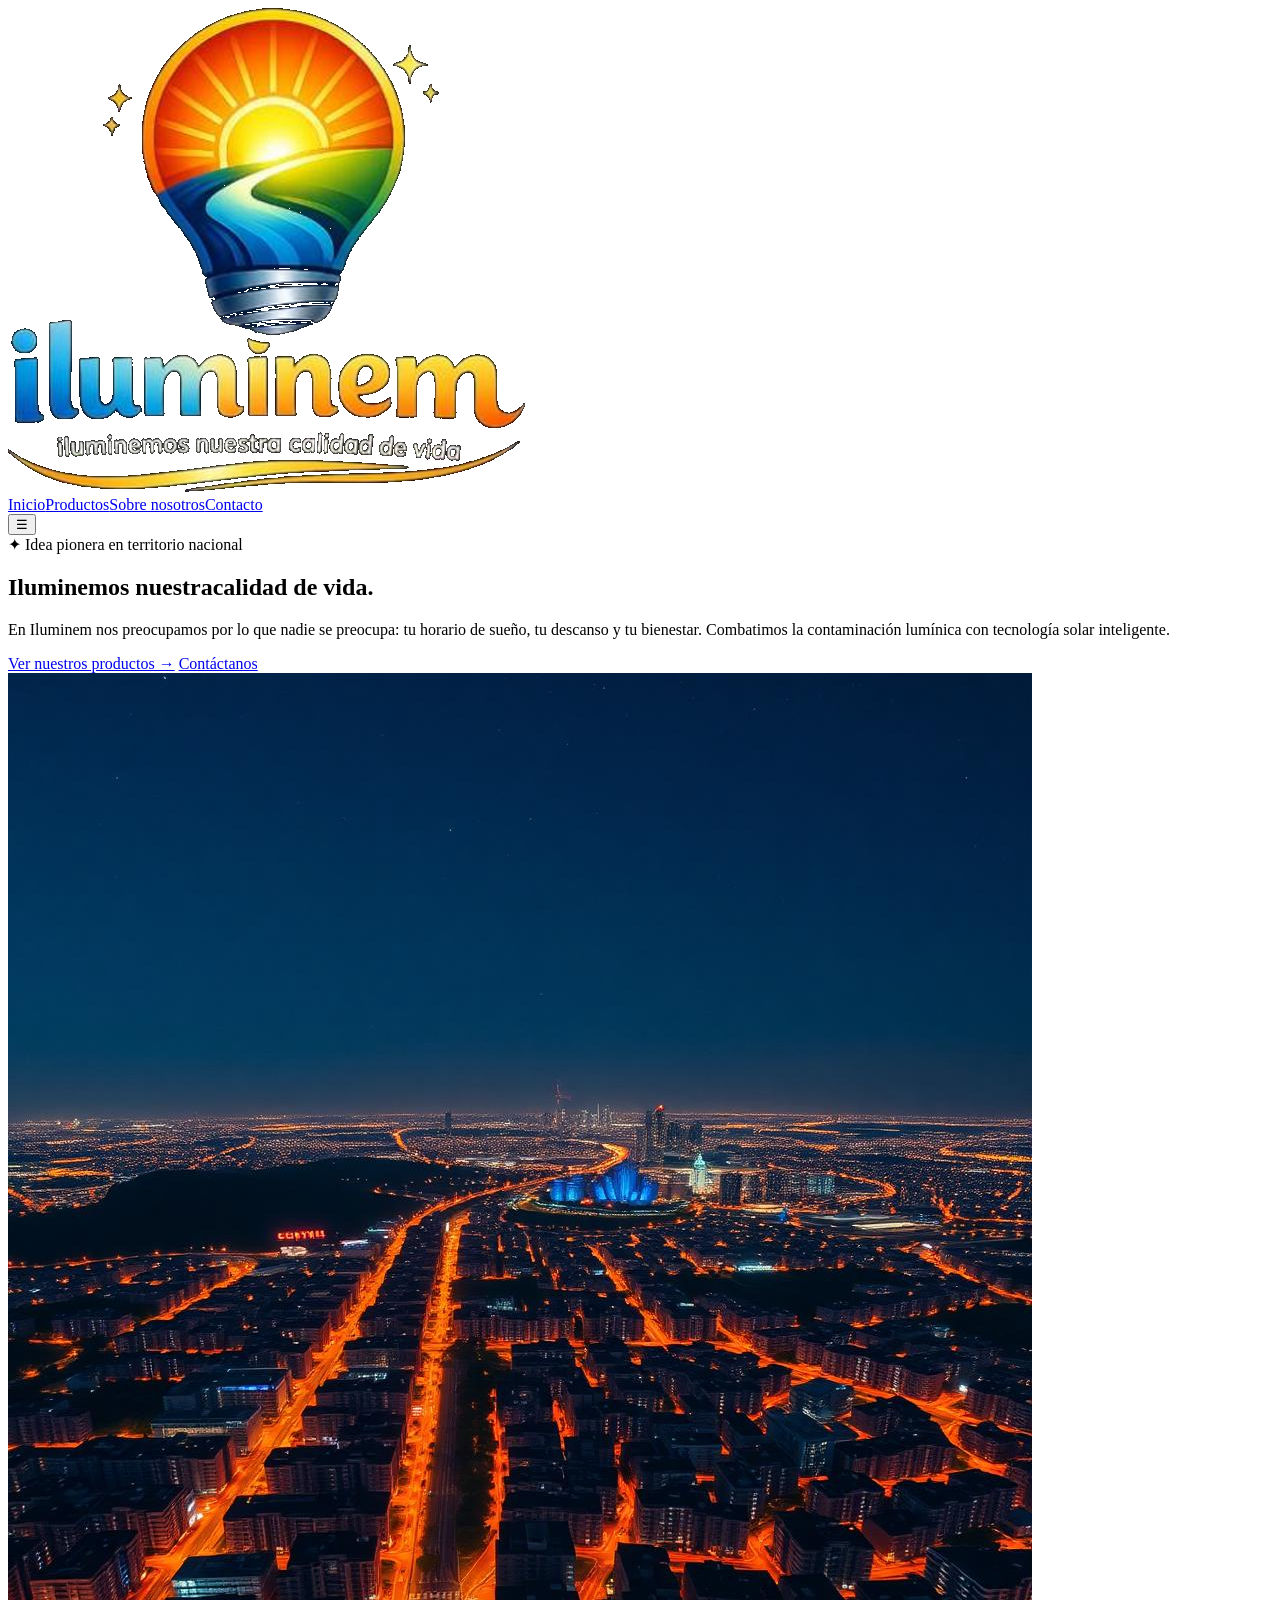
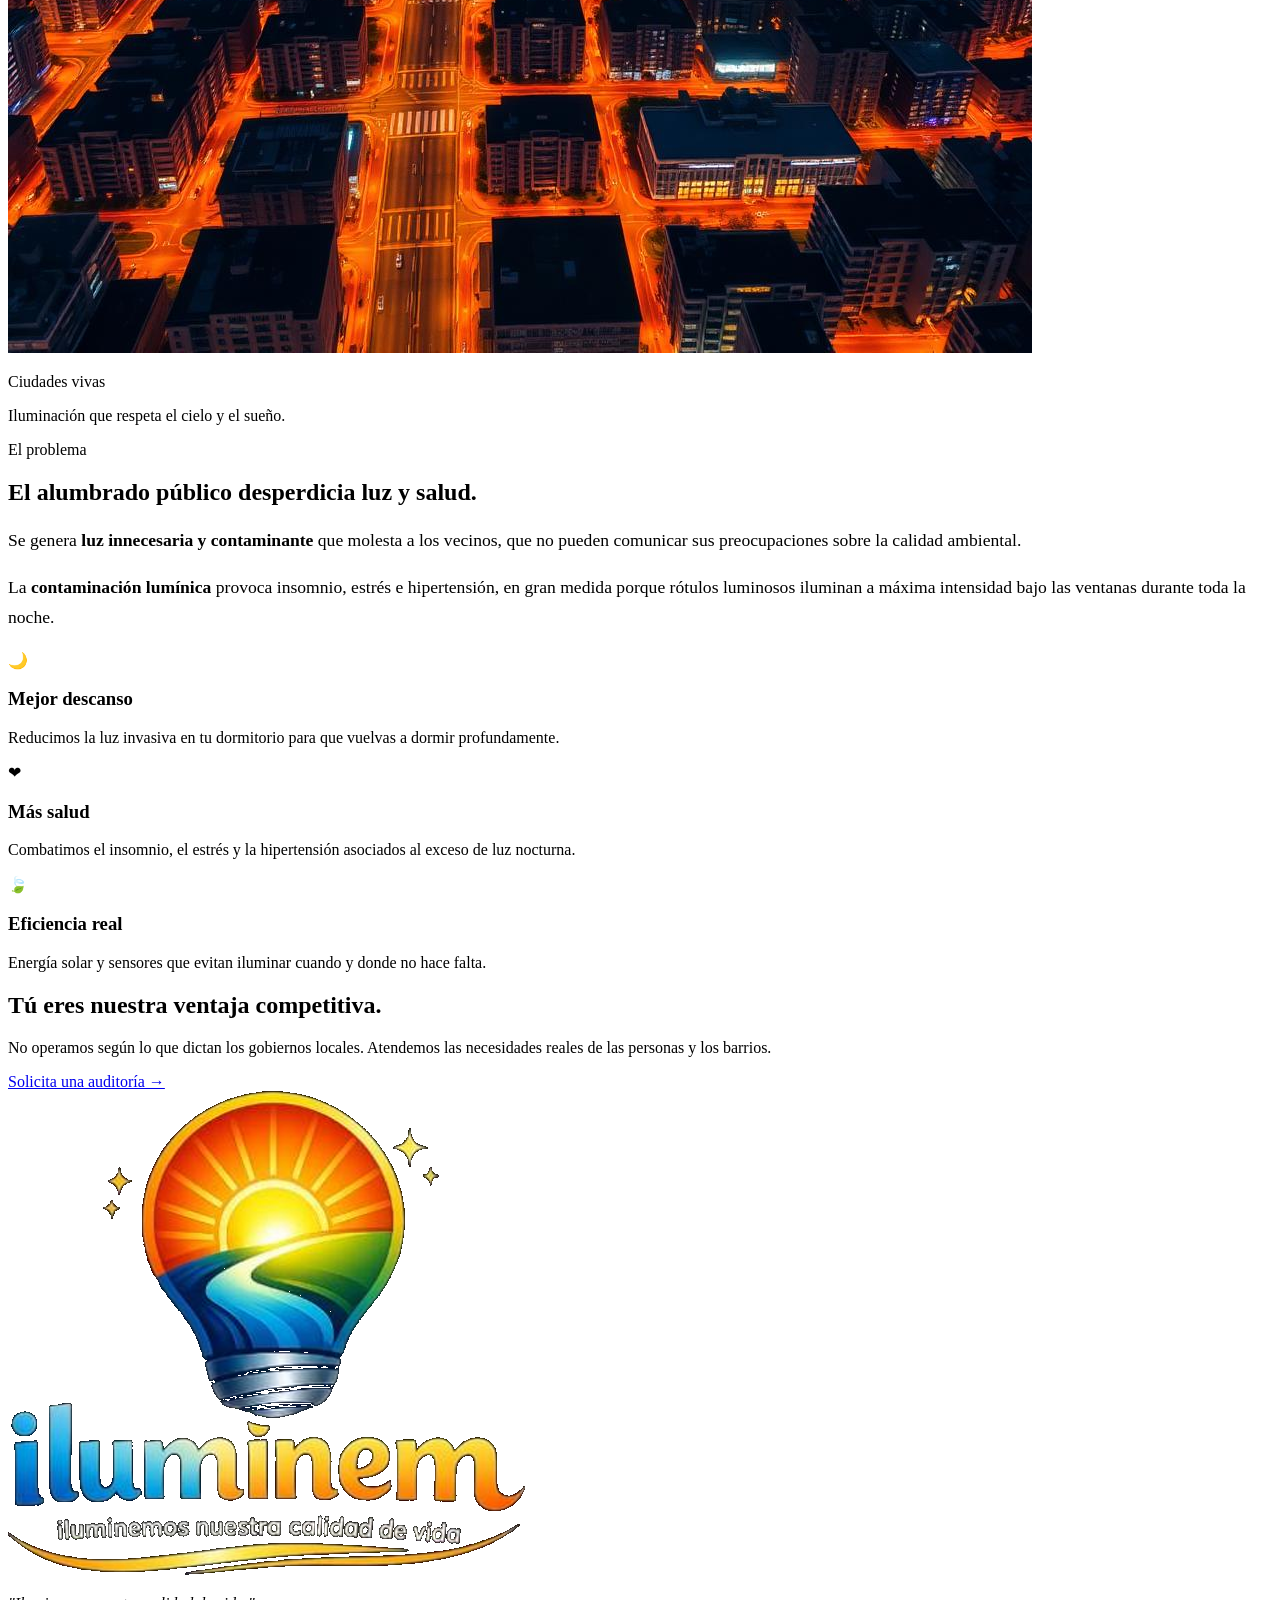
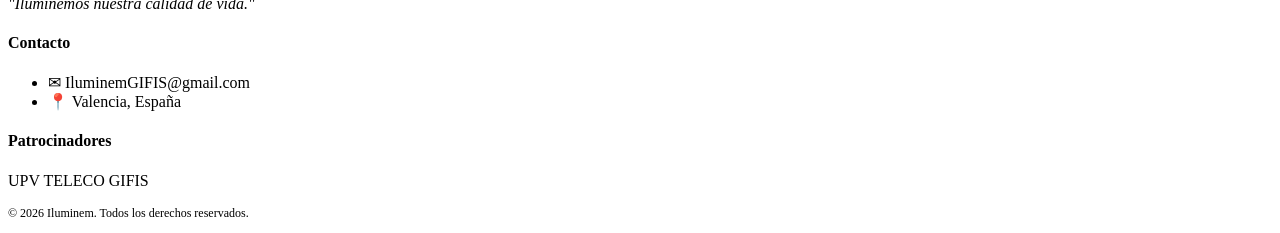
==== commit bec1a151: "Update index.html" ====
--- a/index.html
+++ b/index.html
@@ -1,10 +1,3 @@
-<script async src="https://www.googletagmanager.com/gtag/js?id=G-4QC2P8JEEW"></script>
-<script>
-  window.dataLayer = window.dataLayer || [];
-  function gtag(){dataLayer.push(arguments);}
-  gtag('js', new Date());
-  gtag('config', 'G-4QC2P8JEEW');
-</script>
 <!DOCTYPE html>
 <html lang="es">
 <head>
@@ -28,7 +21,7 @@
         <p class="lead">En Iluminem nos preocupamos por lo que nadie se preocupa: tu horario de sueño, tu descanso y tu bienestar. Combatimos la contaminación lumínica con tecnología solar inteligente.</p>
         <div class="cta-row">
           <a href="productos.html" class="btn btn-primary">Ver nuestros productos →</a>
-          <a href="contacto.html" class="btn btn-outline">Contactanos</a>
+          <a href="contacto.html" class="btn btn-outline">Contáctanos</a>
         </div>
       </div>
       <div class="hero-image-wrap">
@@ -80,7 +73,7 @@
   </div>
 </section>
 
-<footer class="footer"><div class="container footer-grid"><div><img src="assets/iluminem-logo.png" alt="Iluminem"><p style="font-style:italic">"Iluminemos nuestra calidad de vida."</p></div><div><h4>Contacto</h4><ul><li>✉ IluminemGIFIS@gmail.com</li><li>📍 Valencia</li></ul></div><div><h4>Equipo A3-3</h4><p>Curso 2025-26 · GIFIS</p><p style="font-size:12px">© 2026 Iluminem. Todos los derechos reservados.</p></div></div></footer>
+<footer class="footer"><div class="container footer-grid"><div><img src="assets/iluminem-logo.png" alt="Iluminem"><p style="font-style:italic">"Iluminemos nuestra calidad de vida."</p></div><div><h4>Contacto</h4><ul><li>✉ IluminemGIFIS@gmail.com</li><li>📍 Valencia, España</li></ul></div><div><h4>Patrocinadores</h4><p>UPV  TELECO  GIFIS</p><p style="font-size:12px">© 2026 Iluminem. Todos los derechos reservados.</p></div></div></footer>
 <script src="script.js"></script>
 </body>
 </html>
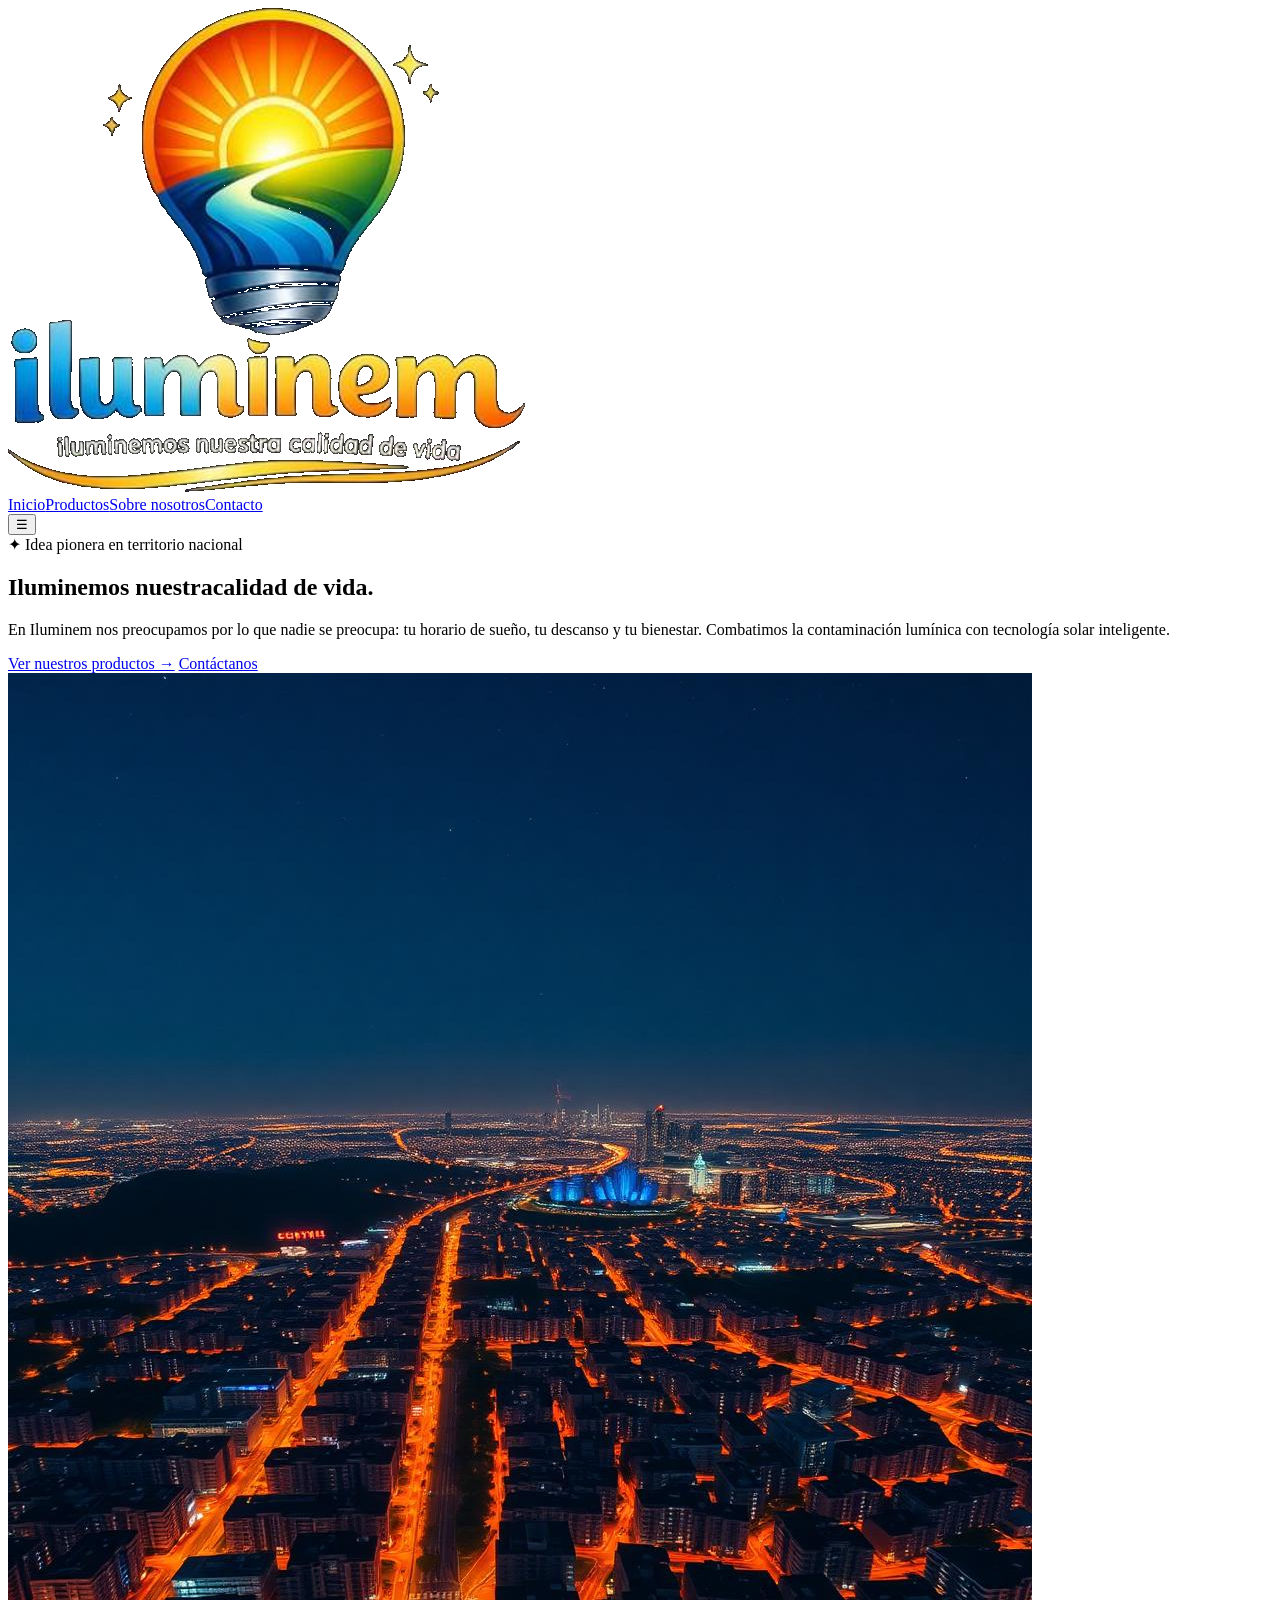
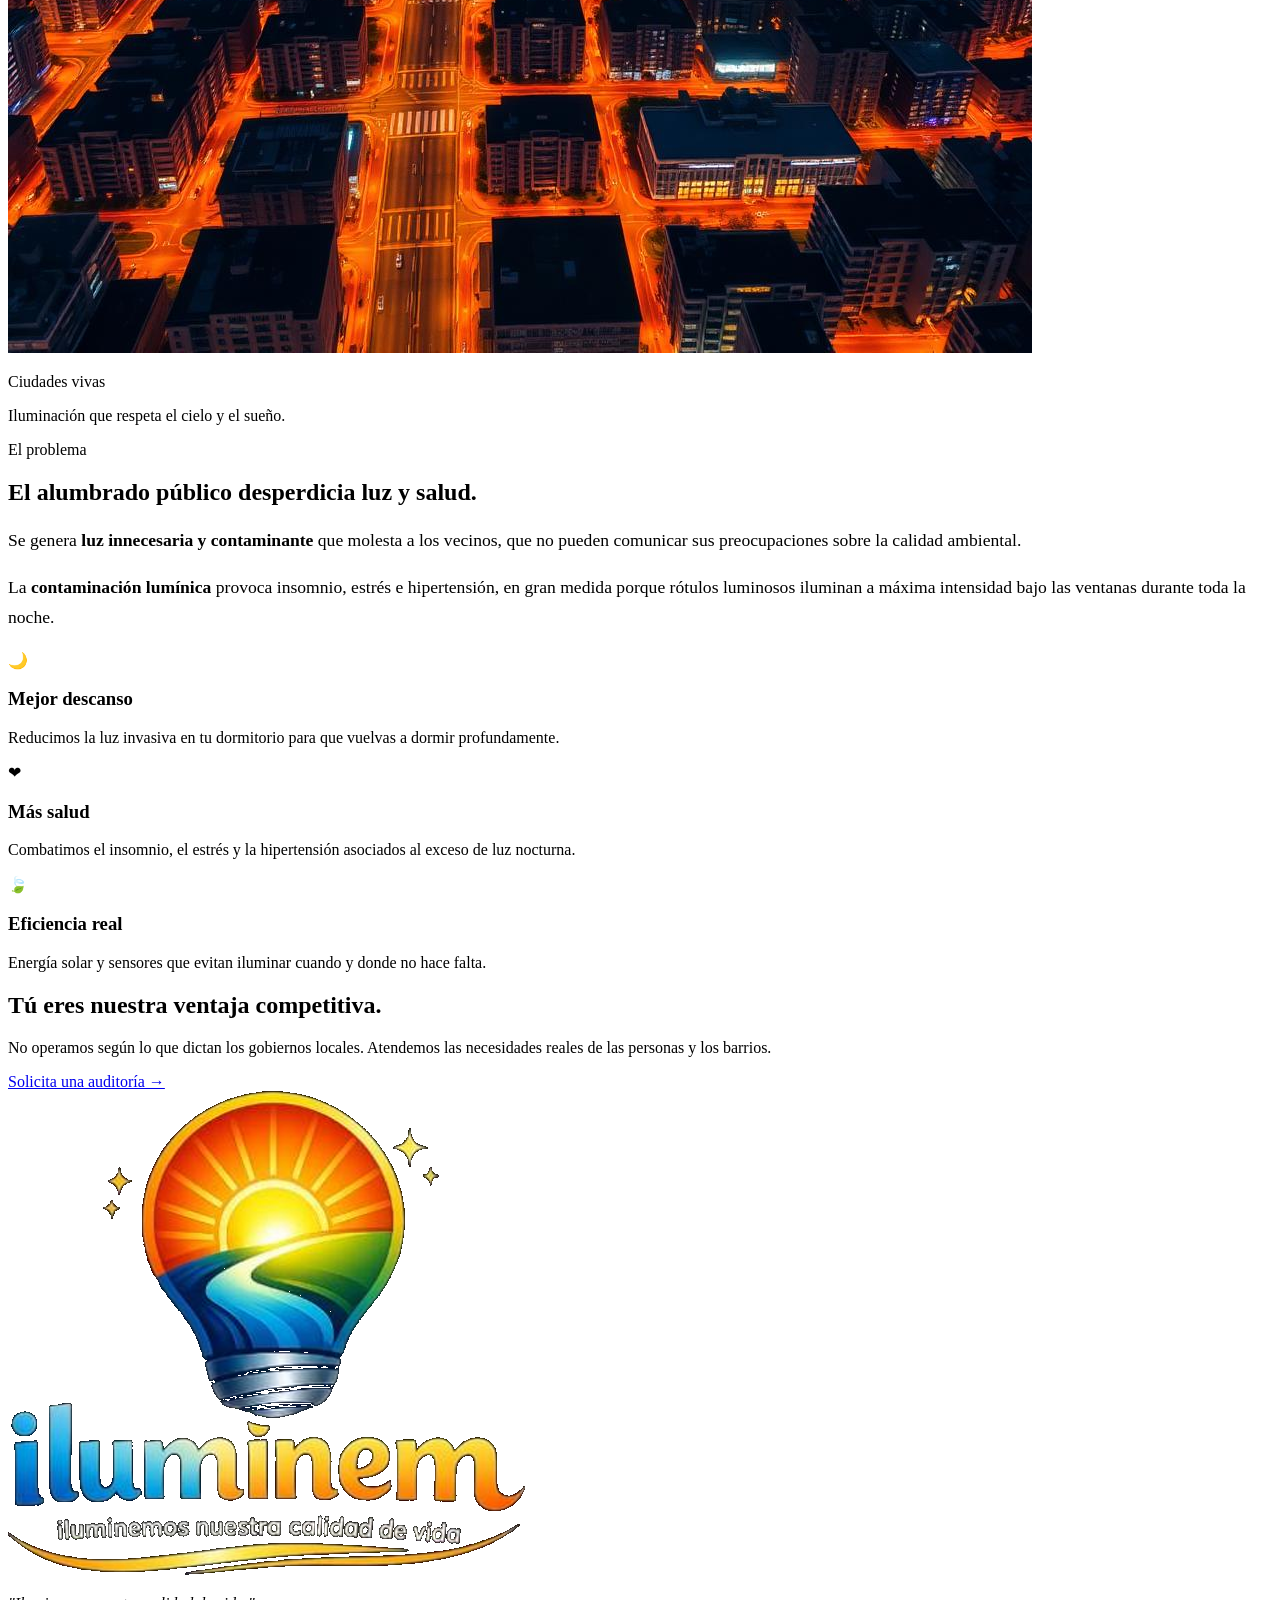
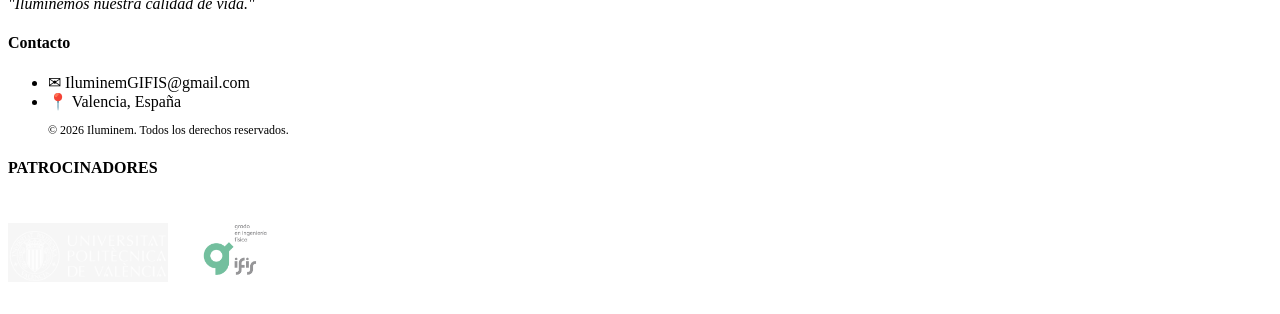
==== commit 5c577b32: "Update index.html" ====
--- a/index.html
+++ b/index.html
@@ -73,7 +73,10 @@
   </div>
 </section>
 
-<footer class="footer"><div class="container footer-grid"><div><img src="assets/iluminem-logo.png" alt="Iluminem"><p style="font-style:italic">"Iluminemos nuestra calidad de vida."</p></div><div><h4>Contacto</h4><ul><li>✉ IluminemGIFIS@gmail.com</li><li>📍 Valencia, España</li></ul></div><div><h4>Patrocinadores</h4><p>UPV  TELECO  GIFIS</p><p style="font-size:12px">© 2026 Iluminem. Todos los derechos reservados.</p></div></div></footer>
+<footer class="footer"><div class="container footer-grid"><div><img src="assets/iluminem-logo.png" alt="Iluminem"><p style="font-style:italic">"Iluminemos nuestra calidad de vida."</p></div><div><h4>Contacto</h4><ul><li>✉ IluminemGIFIS@gmail.com</li><li>📍 Valencia, España</li><p style="font-size:12px">© 2026 Iluminem. Todos los derechos reservados.</p></ul></div><div><h4>PATROCINADORES</h4><div style="display: flex; align-items: center; gap: 10px;">
+    <img src="assets/LOGO-UPV.png" alt="UPV" style="width: 160px; height: auto;">
+    <img src="assets/GIFIS.png" alt="GIFIS" style="width: 120px; height: auto;">
+</div></div></div></footer>
 <script src="script.js"></script>
 </body>
 </html>
